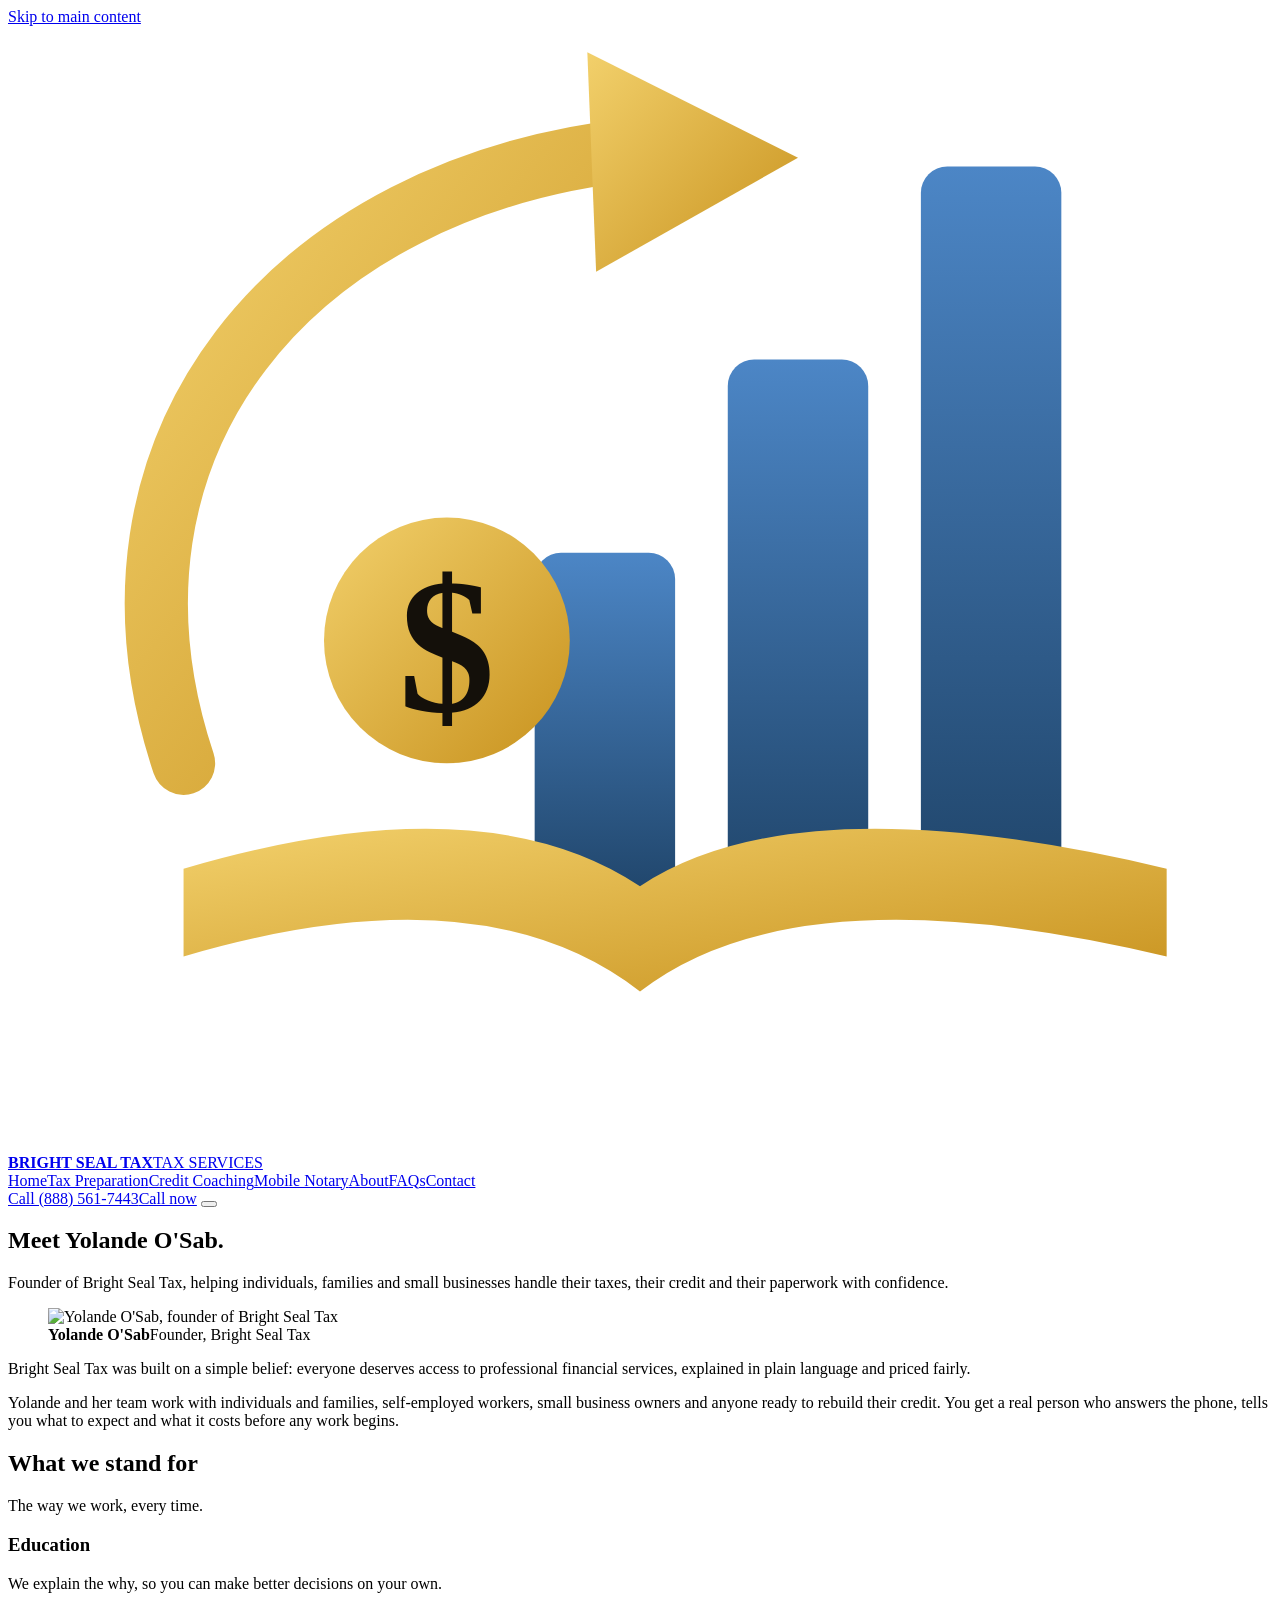
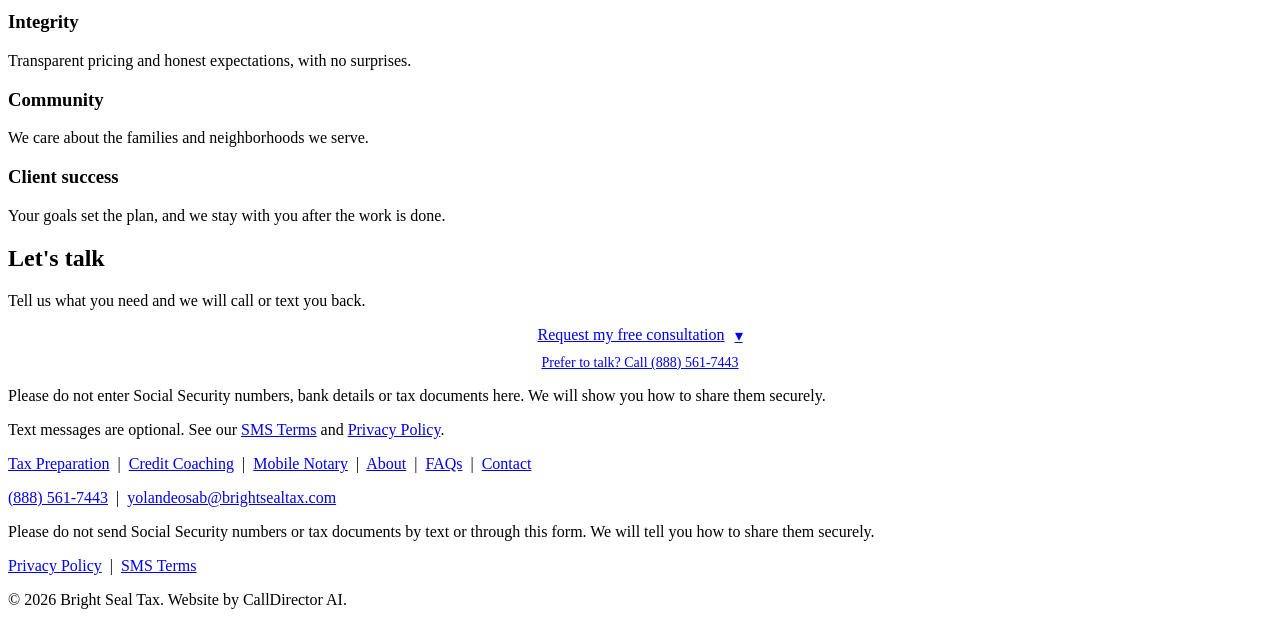
==== about/index.html @ 64f146bb "Use (888) 561-7443 as the site phone number Co-Authored-By: Claude Sonnet 5.5 <noreply@anthropic.com" ====
<!DOCTYPE html>
<html lang="en">
<head>
<meta charset="utf-8">
<base href="/bst-home/">
<meta name="viewport" content="width=device-width,initial-scale=1">
<title>About Yolande O'Sab | Bright Seal Tax</title>
<meta name="description" content="Meet Yolande O'Sab, founder of Bright Seal Tax. Professional tax, credit and notary services built on education, integrity and community.">
<link rel="canonical" href="https://calldirectorai.github.io/bst-home/about/">
<meta name="theme-color" content="#0A0C10">
<meta property="og:site_name" content="Bright Seal Tax">
<meta property="og:title" content="About Yolande O'Sab | Bright Seal Tax">
<meta property="og:description" content="Meet Yolande O'Sab, founder of Bright Seal Tax. Professional tax, credit and notary services built on education, integrity and community.">
<meta property="og:type" content="website">
<meta property="og:url" content="https://calldirectorai.github.io/bst-home/about/">
<meta property="og:image" content="https://calldirectorai.github.io/bst-home/images/og-bright-seal-tax.jpg">
<meta property="og:image:width" content="1200">
<meta property="og:image:height" content="630">
<meta name="twitter:card" content="summary_large_image">
<meta name="twitter:title" content="About Yolande O'Sab | Bright Seal Tax">
<meta name="twitter:description" content="Meet Yolande O'Sab, founder of Bright Seal Tax. Professional tax, credit and notary services built on education, integrity and community.">
<meta name="twitter:image" content="https://calldirectorai.github.io/bst-home/images/og-bright-seal-tax.jpg">
<script>document.documentElement.className+=' js'</script>
<link rel="stylesheet" href="styles.css">
</head>
<body>
<a class="skip" href="#main">Skip to main content</a>
<header><div class="wrap top">
<a class="brand" href="/bst-home/" aria-label="Bright Seal Tax">
<svg xmlns="http://www.w3.org/2000/svg" viewBox="0 0 72 64" aria-hidden="true"><defs><linearGradient id="n" x1="0" y1="0" x2="0" y2="1"><stop offset="0" stop-color="#4C86C6"/><stop offset="1" stop-color="#1F4469"/></linearGradient><linearGradient id="g" x1="0" y1="0" x2="1" y2="1"><stop offset="0" stop-color="#F2D06B"/><stop offset="1" stop-color="#C8921E"/></linearGradient></defs><rect x="30" y="30" width="8" height="20" rx="1.5" fill="url(#n)"/><rect x="41" y="19" width="8" height="31" rx="1.5" fill="url(#n)"/><rect x="52" y="8" width="8" height="42" rx="1.5" fill="url(#n)"/><path d="M10 48 Q27 43 36 49 Q45 43 66 48 L66 53 Q45 48 36 55 Q27 48 10 53 Z" fill="url(#g)"/><path d="M10 42 C4 24 16 9 36 7" fill="none" stroke="url(#g)" stroke-width="3.6" stroke-linecap="round"/><path d="M33 1.5 L45 7.5 L33.5 14 Z" fill="url(#g)"/><circle cx="25" cy="35" r="7" fill="url(#g)"/><text x="25" y="39" text-anchor="middle" font-family="Georgia,serif" font-weight="700" font-size="11" fill="#14100A">$</text></svg>
<div><b>BRIGHT SEAL TAX</b><span>TAX SERVICES</span></div></a>
<nav class="nav" id="site-nav" aria-label="Main"><a href="/bst-home/">Home</a><a href="/bst-home/tax-preparation/">Tax Preparation</a><a href="/bst-home/credit-coaching/">Credit Coaching</a><a href="/bst-home/mobile-notary/">Mobile Notary</a><a class="on" href="/bst-home/about/">About</a><a href="/bst-home/faqs/">FAQs</a><a href="/bst-home/contact/">Contact</a></nav>
<a class="btn btn-gold hdr-call" href="tel:+18885617443" aria-label="Call (888) 561-7443"><span class="c-long">Call (888) 561-7443</span><span class="c-short">Call now</span></a>
<button class="nav-toggle" type="button" aria-expanded="false" aria-controls="site-nav" aria-label="Open menu"><span class="bars" aria-hidden="true"></span></button>
</div></header>

<main id="main">
<section class="hero hero-s"><div class="wrap">
<h1>Meet <span>Yolande O'Sab.</span></h1>
<p class="lede">Founder of Bright Seal Tax, helping individuals, families and small businesses handle their taxes, their credit and their paperwork with confidence.</p>
</div></section>

<section class="sec"><div class="wrap about-grid">
<figure class="portrait"><img src="images/yolande-osab.jpg" alt="Yolande O'Sab, founder of Bright Seal Tax" width="396" height="489" loading="lazy"><figcaption><b>Yolande O'Sab</b><span>Founder, Bright Seal Tax</span></figcaption></figure>
<div class="story">
<p>Bright Seal Tax was built on a simple belief: everyone deserves access to professional financial services, explained in plain language and priced fairly.</p>
<p>Yolande and her team work with individuals and families, self-employed workers, small business owners and anyone ready to rebuild their credit. You get a real person who answers the phone, tells you what to expect and what it costs before any work begins.</p>
</div>
</div></section>

<section class="sec"><div class="wrap">
<h2>What we stand for</h2>
<p class="sub">The way we work, every time.</p>
<div class="grid g4">
<div class="card"><h3>Education</h3><p>We explain the why, so you can make better decisions on your own.</p></div>
<div class="card"><h3>Integrity</h3><p>Transparent pricing and honest expectations, with no surprises.</p></div>
<div class="card"><h3>Community</h3><p>We care about the families and neighborhoods we serve.</p></div>
<div class="card"><h3>Client success</h3><p>Your goals set the plan, and we stay with you after the work is done.</p></div>
</div>
</div></section>

<section class="sec" id="start"><div class="wrap">
<h2>Let's talk</h2>
<p class="sub">Tell us what you need and we will call or text you back.</p>
<div class="formbox">
<a class="btn btn-gold" href="#" id="openForm" aria-expanded="false" aria-controls="formPanel" style="display:flex;align-items:center;justify-content:center;gap:10px;width:100%">
<span id="openFormLabel">Request my free consultation</span>
<span id="chev" aria-hidden="true" style="display:inline-block;transition:transform .2s ease">▾</span>
</a>
<div id="formPanel" style="display:none;margin-top:14px"></div>
<p style="margin-top:10px;text-align:center;color:var(--mute);font-size:14px"><a href="tel:+18885617443">Prefer to talk? Call (888) 561-7443</a></p>
<p class="privacy">Please do not enter Social Security numbers, bank details or tax documents here. We will show you how to share them securely.</p>
<p class="privacy">Text messages are optional. See our <a href="/bst-home/sms-terms/">SMS Terms</a> and <a href="/bst-home/privacy/">Privacy Policy</a>.</p>
</div>
</div></section>
</main>
<script>
(function(){
  const start = document.getElementById('start');
  const btn = document.getElementById('openForm');
  const label = document.getElementById('openFormLabel');
  const panel = document.getElementById('formPanel');
  const chev = document.getElementById('chev');
  let loaded = false;
  let thanksTimer = null;
  let thanksResetTimer = null;
  let human = false;
  let pageLoadTime = Date.now();
  let openTimer = null;
  let pendingScroll = false;
  const isBot = navigator.webdriver === true;

  function showThanks(){
    let thanks = document.getElementById('formThanks');
    if (!thanks) {
      thanks = document.createElement('p');
      thanks.id = 'formThanks';
      thanks.setAttribute('role', 'status');
      thanks.style.marginTop = '10px';
      thanks.style.textAlign = 'center';
      thanks.style.color = 'var(--gold)';
      thanks.style.fontSize = '15px';
      thanks.textContent = 'Thank you. We received your request and will call or text you shortly.';
      btn.insertAdjacentElement('afterend', thanks);
    } else {
      thanks.style.display = 'block';
    }
  }

  function hideThanks(){
    const thanks = document.getElementById('formThanks');
    if (thanks) thanks.style.display = 'none';
  }

  function loadForm(){
    if (loaded || isBot) return;
    loaded = true;
    const s = document.createElement('script');
    s.src = 'https://app.calldirector.ai/forms-embed.js';
    s.async = true;
    s.setAttribute('data-form','alcrtsck');
    s.setAttribute('data-theme','dark');
    s.setAttribute('data-accent','#D4A62A');
    s.setAttribute('data-bg','#0A0C10');
    s.setAttribute('data-surface','#111721');
    s.setAttribute('data-field','#1A2332');
    s.setAttribute('data-text','#E8ECF2');
    s.setAttribute('data-gradient','0');
    panel.appendChild(s);
  }

  function setOneMoment(ms){
    clearTimeout(openTimer);
    label.textContent = 'One moment...';
    openTimer = setTimeout(function(){
      openTimer = null;
      label.textContent = 'Hide the form';
      loadForm();
      if (pendingScroll) start.scrollIntoView({behavior:'smooth', block:'start'});
      pendingScroll = false;
    }, ms);
  }

  function openPanel(scroll){
    panel.style.display = 'block';
    btn.setAttribute('aria-expanded','true');
    chev.style.transform = 'rotate(180deg)';

    if (isBot) {
      label.textContent = 'Please call (888) 561-7443';
      panel.style.display = 'none';
      btn.setAttribute('aria-expanded','false');
      chev.style.transform = 'rotate(0deg)';
      return;
    }

    const elapsed = Date.now() - pageLoadTime;
    const wait = Math.max(0, 3000 - elapsed);

    if (!human) {
      label.textContent = 'Please call (888) 561-7443';
      panel.style.display = 'none';
      btn.setAttribute('aria-expanded','false');
      chev.style.transform = 'rotate(0deg)';
      return;
    }

    if (wait > 0) {
      pendingScroll = pendingScroll || !!scroll;
      setOneMoment(wait);
      return;
    }

    clearTimeout(openTimer);
    label.textContent = 'Hide the form';
    loadForm();
    if (scroll) start.scrollIntoView({behavior:'smooth', block:'start'});
  }

  function closePanel(){
    panel.style.display = 'none';
    btn.setAttribute('aria-expanded','false');
    label.textContent = 'Request my free consultation';
    chev.style.transform = 'rotate(0deg)';
    clearTimeout(openTimer);
    pendingScroll = false;
  }

  function markHuman(e){
    if (e && e.isTrusted) human = true;
  }

  document.addEventListener('pointerdown', markHuman, {capture:true});
  document.addEventListener('touchstart', markHuman, {capture:true});
  document.addEventListener('keydown', markHuman, {capture:true});

  btn.addEventListener('click', function(e){
    e.preventDefault();
    if (btn.getAttribute('aria-expanded') === 'true') closePanel();
    else openPanel(true);
  });

  document.querySelectorAll('a[href="#start"]').forEach(function(link){
    link.addEventListener('click', function(e){
      e.preventDefault();
      openPanel(true);
    });
  });

  window.addEventListener('paymegpt-form:submitted', function(){
    clearTimeout(thanksTimer);
    clearTimeout(thanksResetTimer);
    thanksTimer = setTimeout(function(){
      closePanel();
      panel.innerHTML = '';
      loaded = false;
      label.textContent = 'Request received. Thank you!';
      showThanks();
      start.scrollIntoView({behavior:'smooth', block:'start'});
      thanksResetTimer = setTimeout(function(){
        label.textContent = 'Request my free consultation';
        hideThanks();
      }, 12000);
    }, 3500);
  });

  if (location.hash === '#start') {
    window.requestAnimationFrame(function(){ start.scrollIntoView({behavior:'auto', block:'start'}); });
  }
})();
</script>

<footer><div class="wrap">
<p><a href="/bst-home/tax-preparation/">Tax Preparation</a> &nbsp;|&nbsp; <a href="/bst-home/credit-coaching/">Credit Coaching</a> &nbsp;|&nbsp; <a href="/bst-home/mobile-notary/">Mobile Notary</a> &nbsp;|&nbsp; <a href="/bst-home/about/">About</a> &nbsp;|&nbsp; <a href="/bst-home/faqs/">FAQs</a> &nbsp;|&nbsp; <a href="/bst-home/contact/">Contact</a></p>
<p><a href="tel:+18885617443">(888) 561-7443</a> &nbsp;|&nbsp; <a href="mailto:yolandeosab@brightsealtax.com">yolandeosab@brightsealtax.com</a></p>
<p>Please do not send Social Security numbers or tax documents by text or through this form. We will tell you how to share them securely.</p>
<p><a href="/bst-home/privacy/">Privacy Policy</a> &nbsp;|&nbsp; <a href="/bst-home/sms-terms/">SMS Terms</a></p>
<p>&copy; 2026 Bright Seal Tax. Website by CallDirector AI.</p>
</div></footer>
<script src="nav.js" defer></script>
</body>
</html>
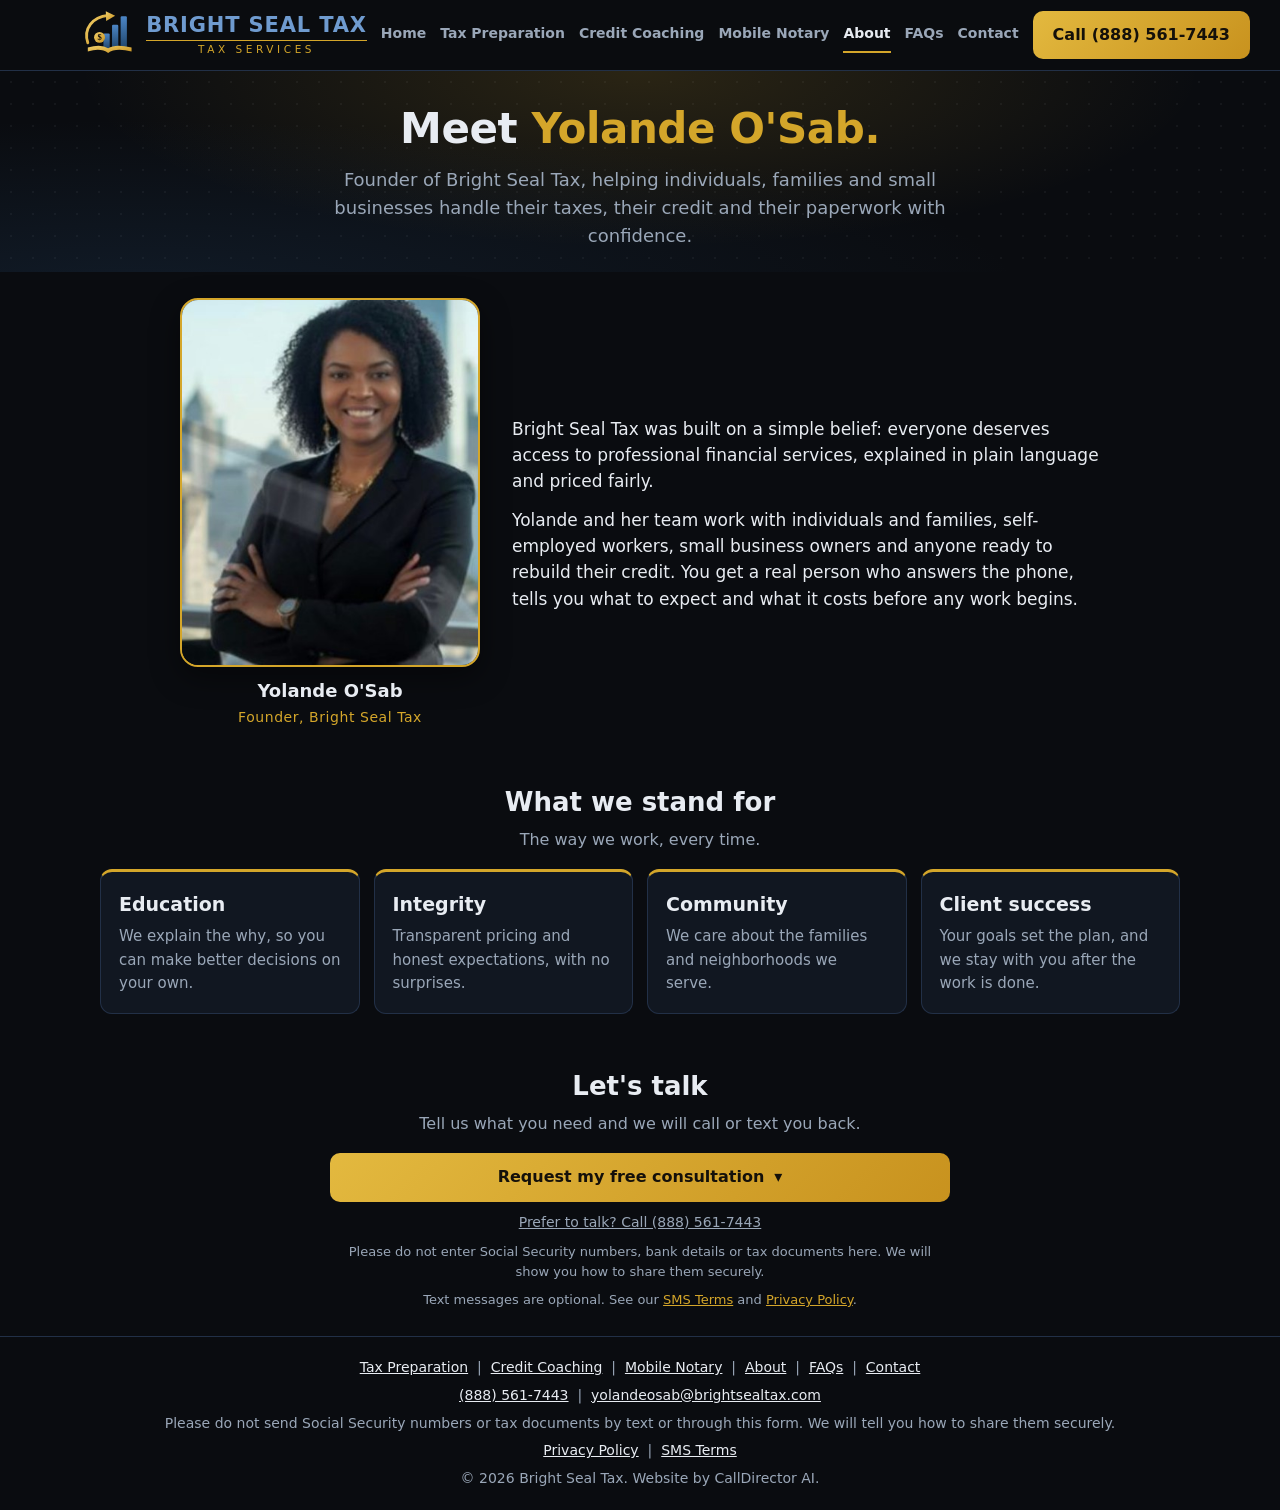
==== commit effca45c: "Cut over to brightsealtax.com: CNAME, root paths, canonical/OG/sitemap Co-Authored-By: Claude Sonnet" ====
--- a/about/index.html
+++ b/about/index.html
@@ -2,34 +2,34 @@
 <html lang="en">
 <head>
 <meta charset="utf-8">
-<base href="/bst-home/">
+<base href="/">
 <meta name="viewport" content="width=device-width,initial-scale=1">
 <title>About Yolande O'Sab | Bright Seal Tax</title>
 <meta name="description" content="Meet Yolande O'Sab, founder of Bright Seal Tax. Professional tax, credit and notary services built on education, integrity and community.">
-<link rel="canonical" href="https://calldirectorai.github.io/bst-home/about/">
+<link rel="canonical" href="https://brightsealtax.com/about/">
 <meta name="theme-color" content="#0A0C10">
 <meta property="og:site_name" content="Bright Seal Tax">
 <meta property="og:title" content="About Yolande O'Sab | Bright Seal Tax">
 <meta property="og:description" content="Meet Yolande O'Sab, founder of Bright Seal Tax. Professional tax, credit and notary services built on education, integrity and community.">
 <meta property="og:type" content="website">
-<meta property="og:url" content="https://calldirectorai.github.io/bst-home/about/">
-<meta property="og:image" content="https://calldirectorai.github.io/bst-home/images/og-bright-seal-tax.jpg">
+<meta property="og:url" content="https://brightsealtax.com/about/">
+<meta property="og:image" content="https://brightsealtax.com/images/og-bright-seal-tax.jpg">
 <meta property="og:image:width" content="1200">
 <meta property="og:image:height" content="630">
 <meta name="twitter:card" content="summary_large_image">
 <meta name="twitter:title" content="About Yolande O'Sab | Bright Seal Tax">
 <meta name="twitter:description" content="Meet Yolande O'Sab, founder of Bright Seal Tax. Professional tax, credit and notary services built on education, integrity and community.">
-<meta name="twitter:image" content="https://calldirectorai.github.io/bst-home/images/og-bright-seal-tax.jpg">
+<meta name="twitter:image" content="https://brightsealtax.com/images/og-bright-seal-tax.jpg">
 <script>document.documentElement.className+=' js'</script>
 <link rel="stylesheet" href="styles.css">
 </head>
 <body>
 <a class="skip" href="#main">Skip to main content</a>
 <header><div class="wrap top">
-<a class="brand" href="/bst-home/" aria-label="Bright Seal Tax">
+<a class="brand" href="/" aria-label="Bright Seal Tax">
 <svg xmlns="http://www.w3.org/2000/svg" viewBox="0 0 72 64" aria-hidden="true"><defs><linearGradient id="n" x1="0" y1="0" x2="0" y2="1"><stop offset="0" stop-color="#4C86C6"/><stop offset="1" stop-color="#1F4469"/></linearGradient><linearGradient id="g" x1="0" y1="0" x2="1" y2="1"><stop offset="0" stop-color="#F2D06B"/><stop offset="1" stop-color="#C8921E"/></linearGradient></defs><rect x="30" y="30" width="8" height="20" rx="1.5" fill="url(#n)"/><rect x="41" y="19" width="8" height="31" rx="1.5" fill="url(#n)"/><rect x="52" y="8" width="8" height="42" rx="1.5" fill="url(#n)"/><path d="M10 48 Q27 43 36 49 Q45 43 66 48 L66 53 Q45 48 36 55 Q27 48 10 53 Z" fill="url(#g)"/><path d="M10 42 C4 24 16 9 36 7" fill="none" stroke="url(#g)" stroke-width="3.6" stroke-linecap="round"/><path d="M33 1.5 L45 7.5 L33.5 14 Z" fill="url(#g)"/><circle cx="25" cy="35" r="7" fill="url(#g)"/><text x="25" y="39" text-anchor="middle" font-family="Georgia,serif" font-weight="700" font-size="11" fill="#14100A">$</text></svg>
 <div><b>BRIGHT SEAL TAX</b><span>TAX SERVICES</span></div></a>
-<nav class="nav" id="site-nav" aria-label="Main"><a href="/bst-home/">Home</a><a href="/bst-home/tax-preparation/">Tax Preparation</a><a href="/bst-home/credit-coaching/">Credit Coaching</a><a href="/bst-home/mobile-notary/">Mobile Notary</a><a class="on" href="/bst-home/about/">About</a><a href="/bst-home/faqs/">FAQs</a><a href="/bst-home/contact/">Contact</a></nav>
+<nav class="nav" id="site-nav" aria-label="Main"><a href="/">Home</a><a href="/tax-preparation/">Tax Preparation</a><a href="/credit-coaching/">Credit Coaching</a><a href="/mobile-notary/">Mobile Notary</a><a class="on" href="/about/">About</a><a href="/faqs/">FAQs</a><a href="/contact/">Contact</a></nav>
 <a class="btn btn-gold hdr-call" href="tel:+18885617443" aria-label="Call (888) 561-7443"><span class="c-long">Call (888) 561-7443</span><span class="c-short">Call now</span></a>
 <button class="nav-toggle" type="button" aria-expanded="false" aria-controls="site-nav" aria-label="Open menu"><span class="bars" aria-hidden="true"></span></button>
 </div></header>
@@ -70,7 +70,7 @@
 <div id="formPanel" style="display:none;margin-top:14px"></div>
 <p style="margin-top:10px;text-align:center;color:var(--mute);font-size:14px"><a href="tel:+18885617443">Prefer to talk? Call (888) 561-7443</a></p>
 <p class="privacy">Please do not enter Social Security numbers, bank details or tax documents here. We will show you how to share them securely.</p>
-<p class="privacy">Text messages are optional. See our <a href="/bst-home/sms-terms/">SMS Terms</a> and <a href="/bst-home/privacy/">Privacy Policy</a>.</p>
+<p class="privacy">Text messages are optional. See our <a href="/sms-terms/">SMS Terms</a> and <a href="/privacy/">Privacy Policy</a>.</p>
 </div>
 </div></section>
 </main>
@@ -231,10 +231,10 @@
 </script>
 
 <footer><div class="wrap">
-<p><a href="/bst-home/tax-preparation/">Tax Preparation</a> &nbsp;|&nbsp; <a href="/bst-home/credit-coaching/">Credit Coaching</a> &nbsp;|&nbsp; <a href="/bst-home/mobile-notary/">Mobile Notary</a> &nbsp;|&nbsp; <a href="/bst-home/about/">About</a> &nbsp;|&nbsp; <a href="/bst-home/faqs/">FAQs</a> &nbsp;|&nbsp; <a href="/bst-home/contact/">Contact</a></p>
+<p><a href="/tax-preparation/">Tax Preparation</a> &nbsp;|&nbsp; <a href="/credit-coaching/">Credit Coaching</a> &nbsp;|&nbsp; <a href="/mobile-notary/">Mobile Notary</a> &nbsp;|&nbsp; <a href="/about/">About</a> &nbsp;|&nbsp; <a href="/faqs/">FAQs</a> &nbsp;|&nbsp; <a href="/contact/">Contact</a></p>
 <p><a href="tel:+18885617443">(888) 561-7443</a> &nbsp;|&nbsp; <a href="mailto:yolandeosab@brightsealtax.com">yolandeosab@brightsealtax.com</a></p>
 <p>Please do not send Social Security numbers or tax documents by text or through this form. We will tell you how to share them securely.</p>
-<p><a href="/bst-home/privacy/">Privacy Policy</a> &nbsp;|&nbsp; <a href="/bst-home/sms-terms/">SMS Terms</a></p>
+<p><a href="/privacy/">Privacy Policy</a> &nbsp;|&nbsp; <a href="/sms-terms/">SMS Terms</a></p>
 <p>&copy; 2026 Bright Seal Tax. Website by CallDirector AI.</p>
 </div></footer>
 <script src="nav.js" defer></script>
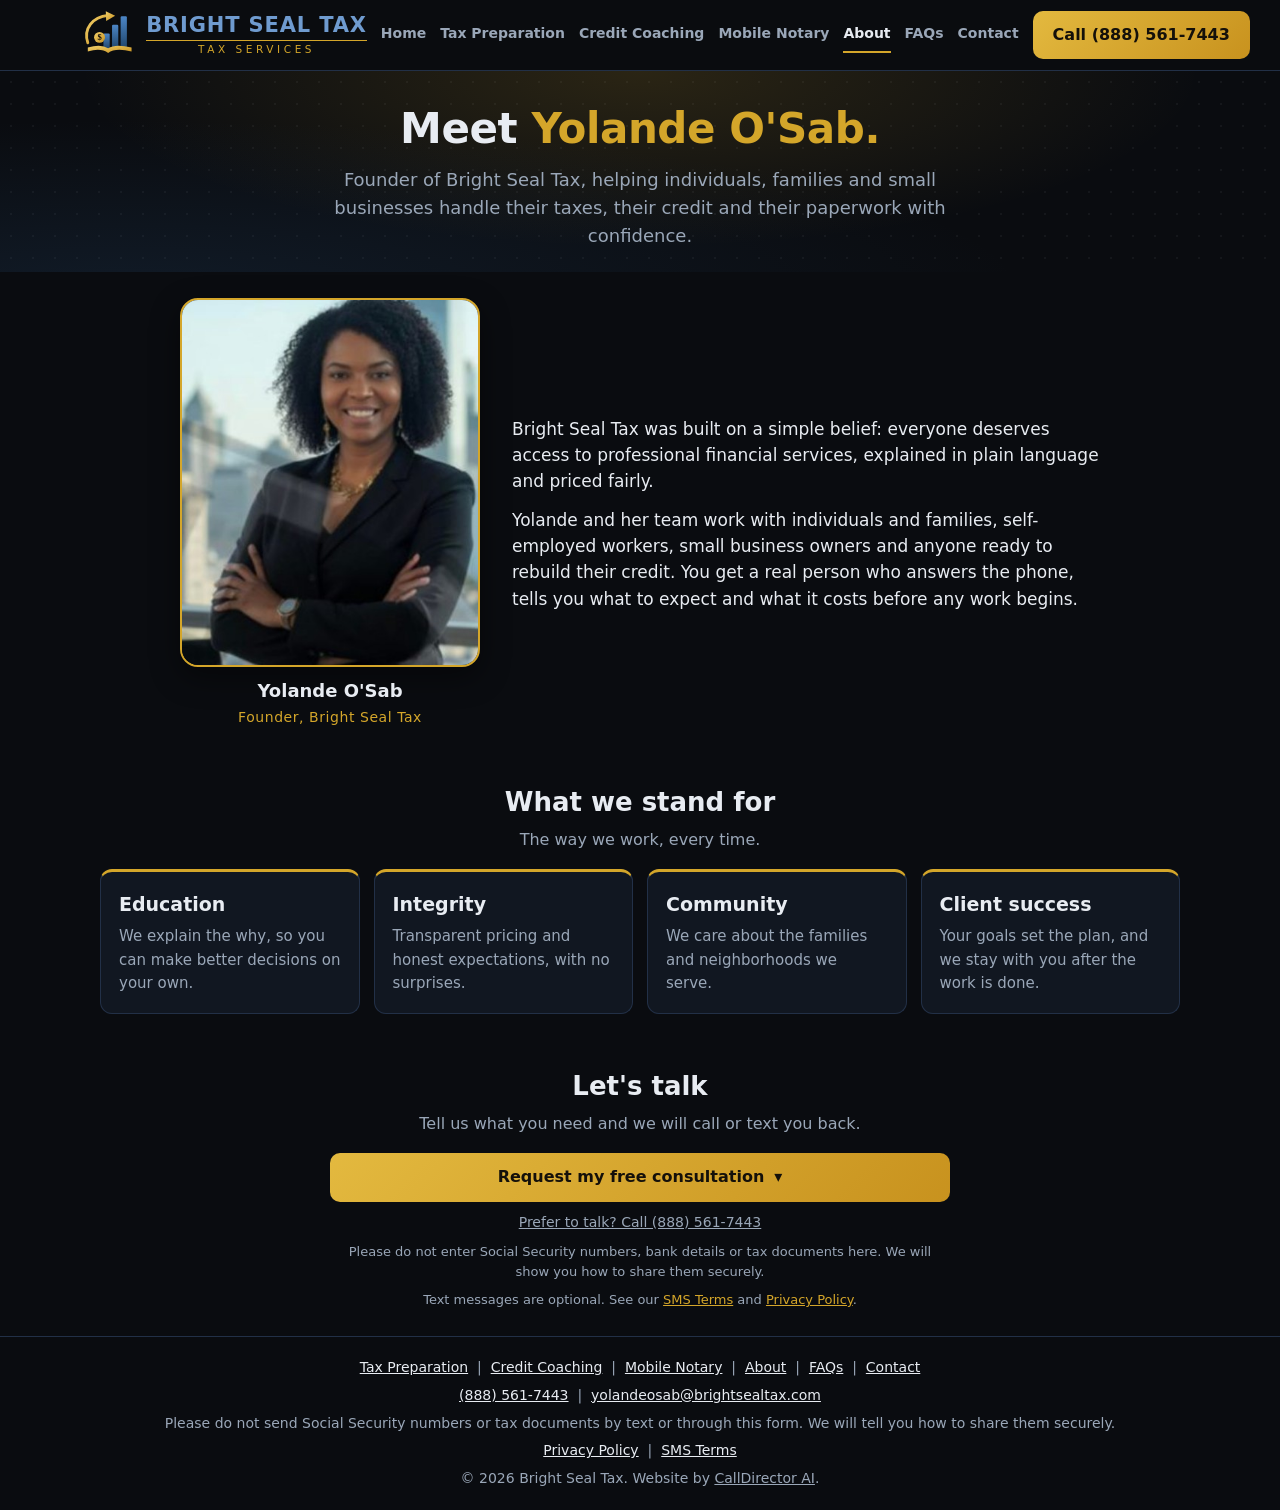
==== commit a9ebdf6d: "Link CallDirector AI credit in footer Co-Authored-By: Claude Sonnet 5.5 <noreply@anthropic.com> Clau" ====
--- a/about/index.html
+++ b/about/index.html
@@ -7,7 +7,6 @@
 <title>About Yolande O'Sab | Bright Seal Tax</title>
 <meta name="description" content="Meet Yolande O'Sab, founder of Bright Seal Tax. Professional tax, credit and notary services built on education, integrity and community.">
 <link rel="canonical" href="https://brightsealtax.com/about/">
-<meta name="theme-color" content="#0A0C10">
 <meta property="og:site_name" content="Bright Seal Tax">
 <meta property="og:title" content="About Yolande O'Sab | Bright Seal Tax">
 <meta property="og:description" content="Meet Yolande O'Sab, founder of Bright Seal Tax. Professional tax, credit and notary services built on education, integrity and community.">
@@ -22,6 +21,11 @@
 <meta name="twitter:image" content="https://brightsealtax.com/images/og-bright-seal-tax.jpg">
 <script>document.documentElement.className+=' js'</script>
 <link rel="stylesheet" href="styles.css">
+<link rel="icon" href="/favicon.ico" sizes="any">
+<link rel="icon" type="image/svg+xml" href="/favicon.svg">
+<link rel="icon" type="image/png" sizes="32x32" href="/favicon-32.png">
+<link rel="apple-touch-icon" href="/apple-touch-icon.png">
+<meta name="theme-color" content="#0A0C10">
 </head>
 <body>
 <a class="skip" href="#main">Skip to main content</a>
@@ -235,7 +239,7 @@
 <p><a href="tel:+18885617443">(888) 561-7443</a> &nbsp;|&nbsp; <a href="mailto:yolandeosab@brightsealtax.com">yolandeosab@brightsealtax.com</a></p>
 <p>Please do not send Social Security numbers or tax documents by text or through this form. We will tell you how to share them securely.</p>
 <p><a href="/privacy/">Privacy Policy</a> &nbsp;|&nbsp; <a href="/sms-terms/">SMS Terms</a></p>
-<p>&copy; 2026 Bright Seal Tax. Website by CallDirector AI.</p>
+<p>&copy; 2026 Bright Seal Tax. Website by <a href="https://calldirector.ai/?utm_source=brightsealtax&amp;utm_medium=footer&amp;utm_campaign=website-by" target="_blank" rel="noopener" style="color:inherit;text-decoration:underline">CallDirector AI</a>.</p>
 </div></footer>
 <script src="nav.js" defer></script>
 </body>
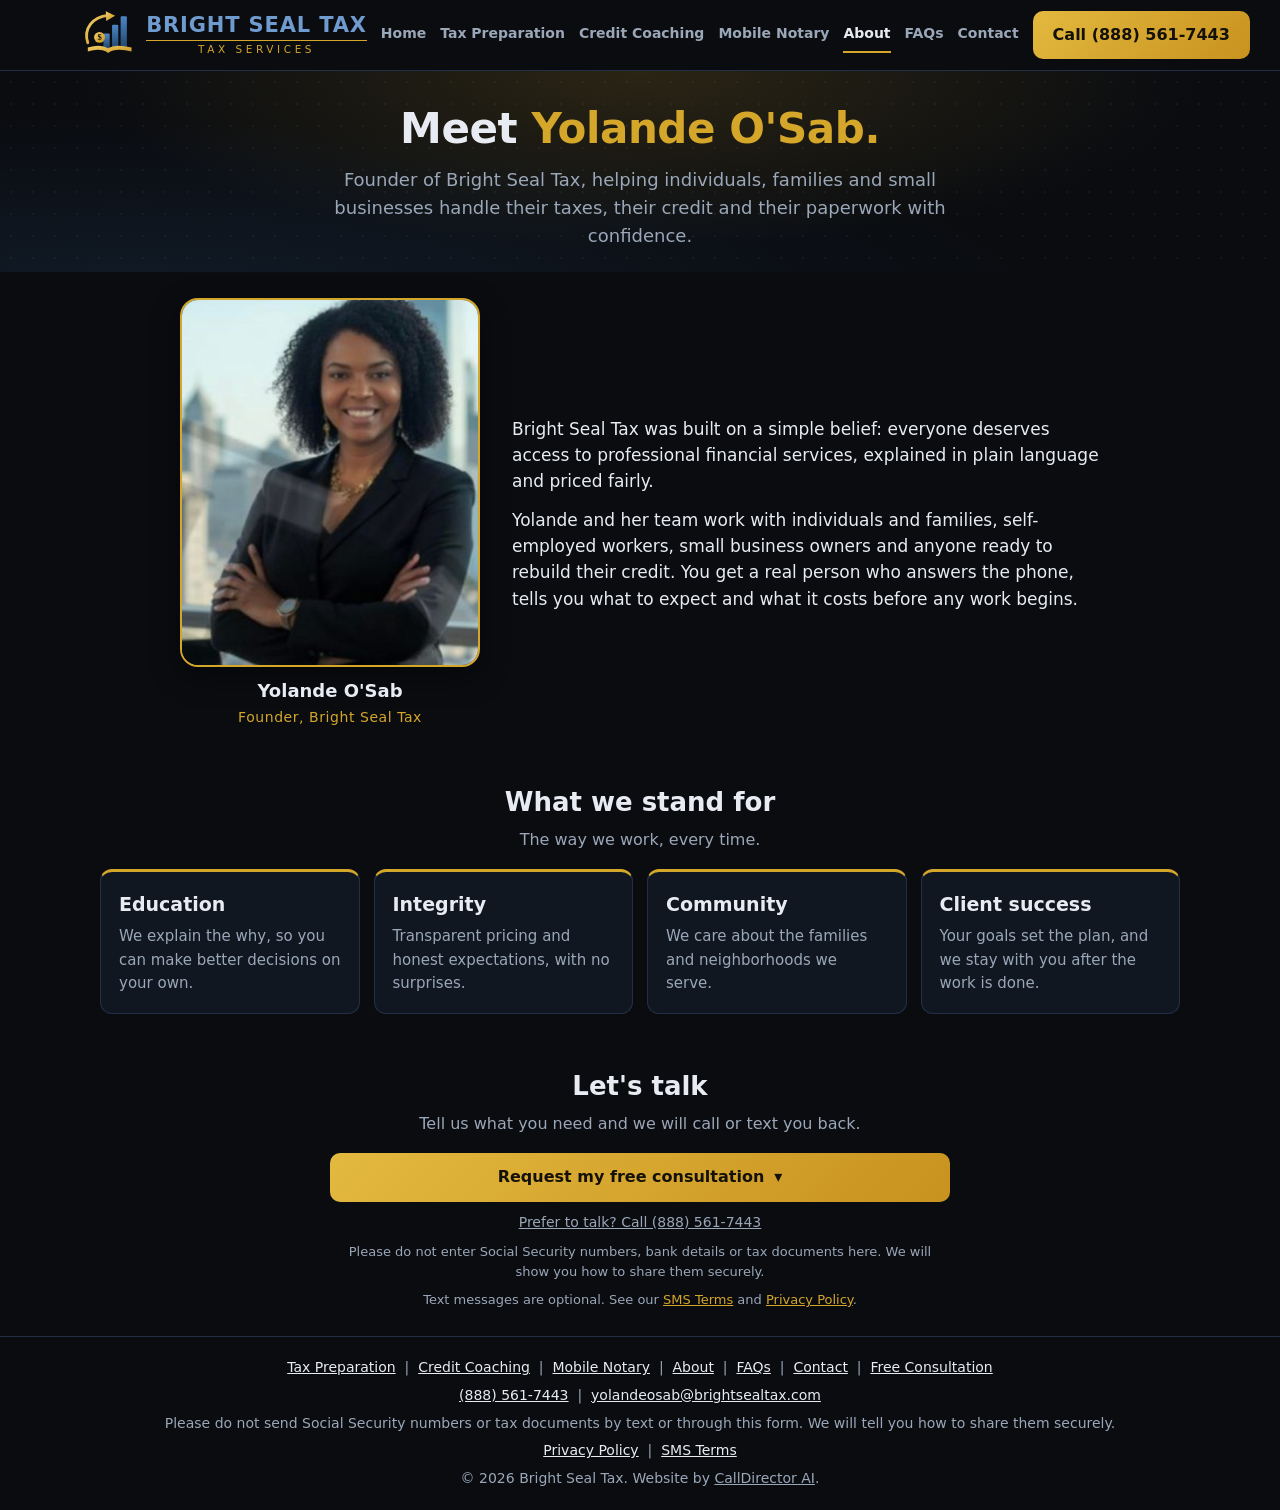
==== commit 8b61195b: "Footer link back to landing page Co-Authored-By: Claude Sonnet 5.5 <noreply@anthropic.com> Claude-Se" ====
--- a/about/index.html
+++ b/about/index.html
@@ -235,7 +235,7 @@
 </script>
 
 <footer><div class="wrap">
-<p><a href="/tax-preparation/">Tax Preparation</a> &nbsp;|&nbsp; <a href="/credit-coaching/">Credit Coaching</a> &nbsp;|&nbsp; <a href="/mobile-notary/">Mobile Notary</a> &nbsp;|&nbsp; <a href="/about/">About</a> &nbsp;|&nbsp; <a href="/faqs/">FAQs</a> &nbsp;|&nbsp; <a href="/contact/">Contact</a></p>
+<p><a href="/tax-preparation/">Tax Preparation</a> &nbsp;|&nbsp; <a href="/credit-coaching/">Credit Coaching</a> &nbsp;|&nbsp; <a href="/mobile-notary/">Mobile Notary</a> &nbsp;|&nbsp; <a href="/about/">About</a> &nbsp;|&nbsp; <a href="/faqs/">FAQs</a> &nbsp;|&nbsp; <a href="/contact/">Contact</a> &nbsp;|&nbsp; <a href="/go/">Free Consultation</a></p>
 <p><a href="tel:+18885617443">(888) 561-7443</a> &nbsp;|&nbsp; <a href="mailto:yolandeosab@brightsealtax.com">yolandeosab@brightsealtax.com</a></p>
 <p>Please do not send Social Security numbers or tax documents by text or through this form. We will tell you how to share them securely.</p>
 <p><a href="/privacy/">Privacy Policy</a> &nbsp;|&nbsp; <a href="/sms-terms/">SMS Terms</a></p>
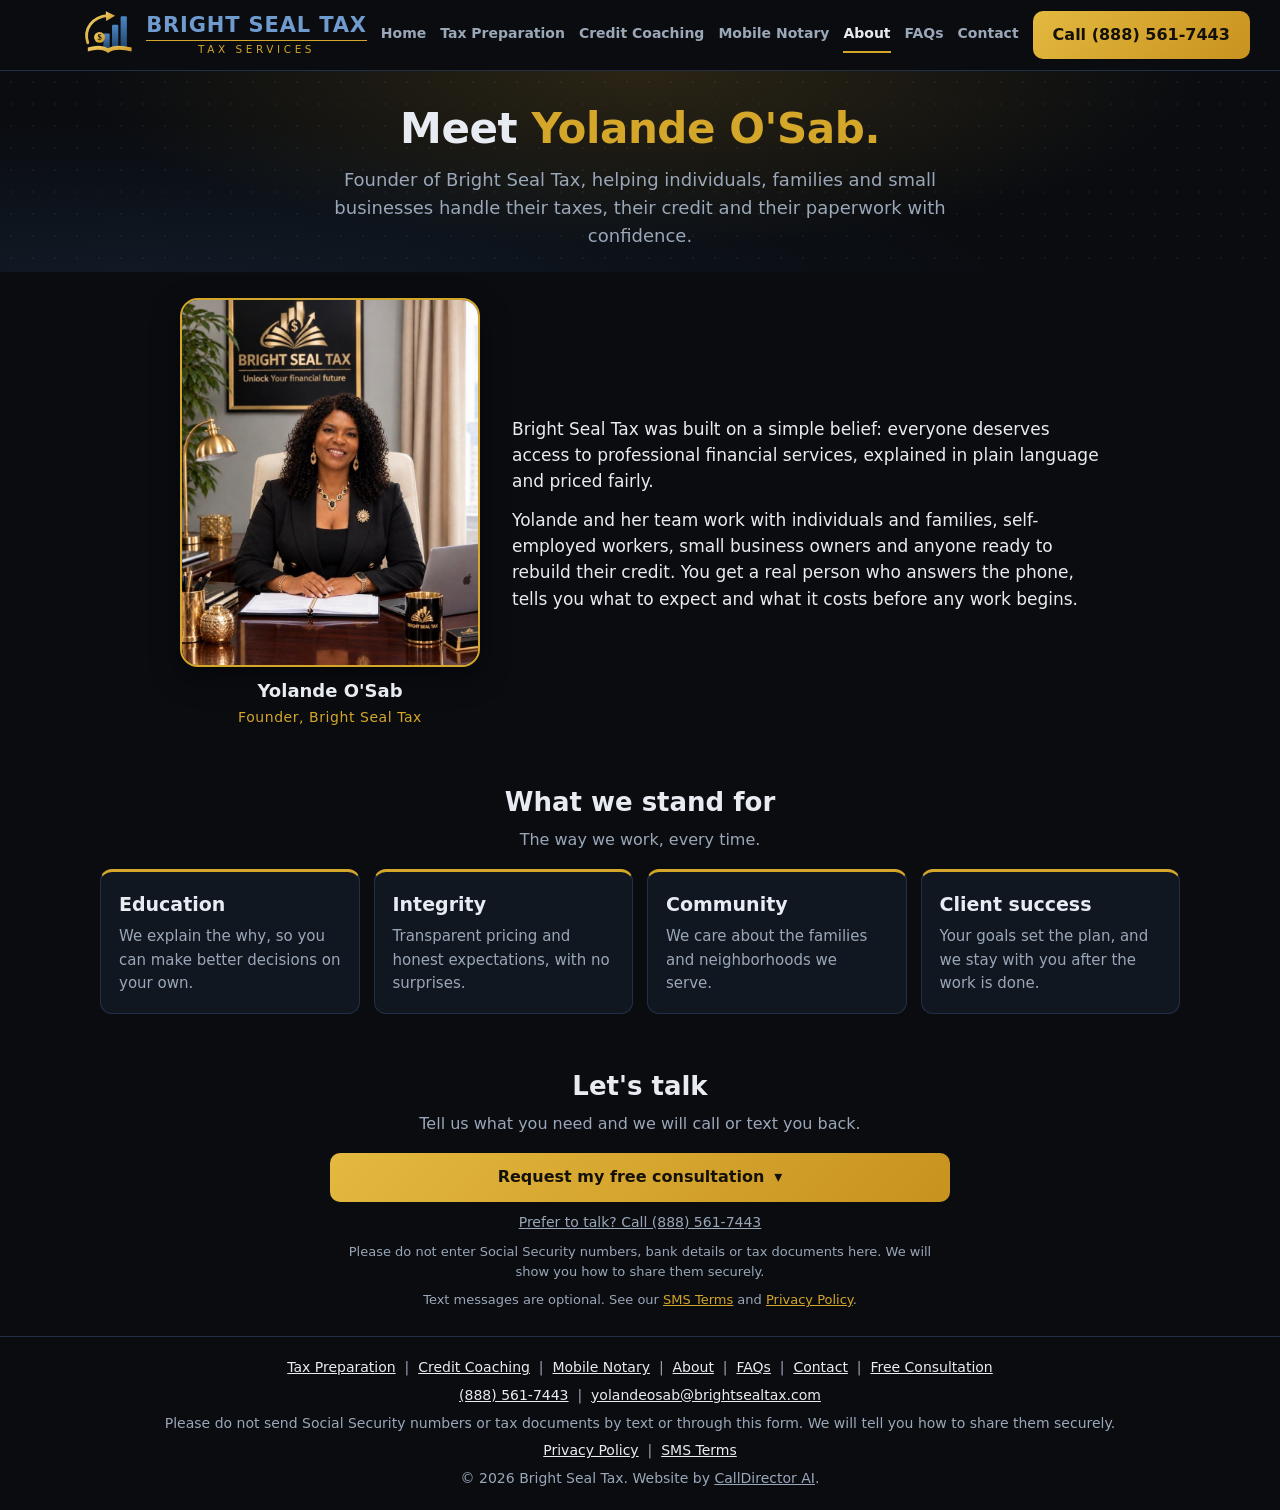
==== commit b07c0f10: "Update Yolande portrait on site and landing page Co-Authored-By: Claude Sonnet 5.5 <noreply@anthropi" ====
--- a/about/index.html
+++ b/about/index.html
@@ -45,7 +45,7 @@
 </div></section>
 
 <section class="sec"><div class="wrap about-grid">
-<figure class="portrait"><img src="images/yolande-osab.jpg" alt="Yolande O'Sab, founder of Bright Seal Tax" width="396" height="489" loading="lazy"><figcaption><b>Yolande O'Sab</b><span>Founder, Bright Seal Tax</span></figcaption></figure>
+<figure class="portrait"><img src="images/yolande-osab.jpg?v=2" alt="Yolande O'Sab, founder of Bright Seal Tax" width="396" height="489" loading="lazy"><figcaption><b>Yolande O'Sab</b><span>Founder, Bright Seal Tax</span></figcaption></figure>
 <div class="story">
 <p>Bright Seal Tax was built on a simple belief: everyone deserves access to professional financial services, explained in plain language and priced fairly.</p>
 <p>Yolande and her team work with individuals and families, self-employed workers, small business owners and anyone ready to rebuild their credit. You get a real person who answers the phone, tells you what to expect and what it costs before any work begins.</p>
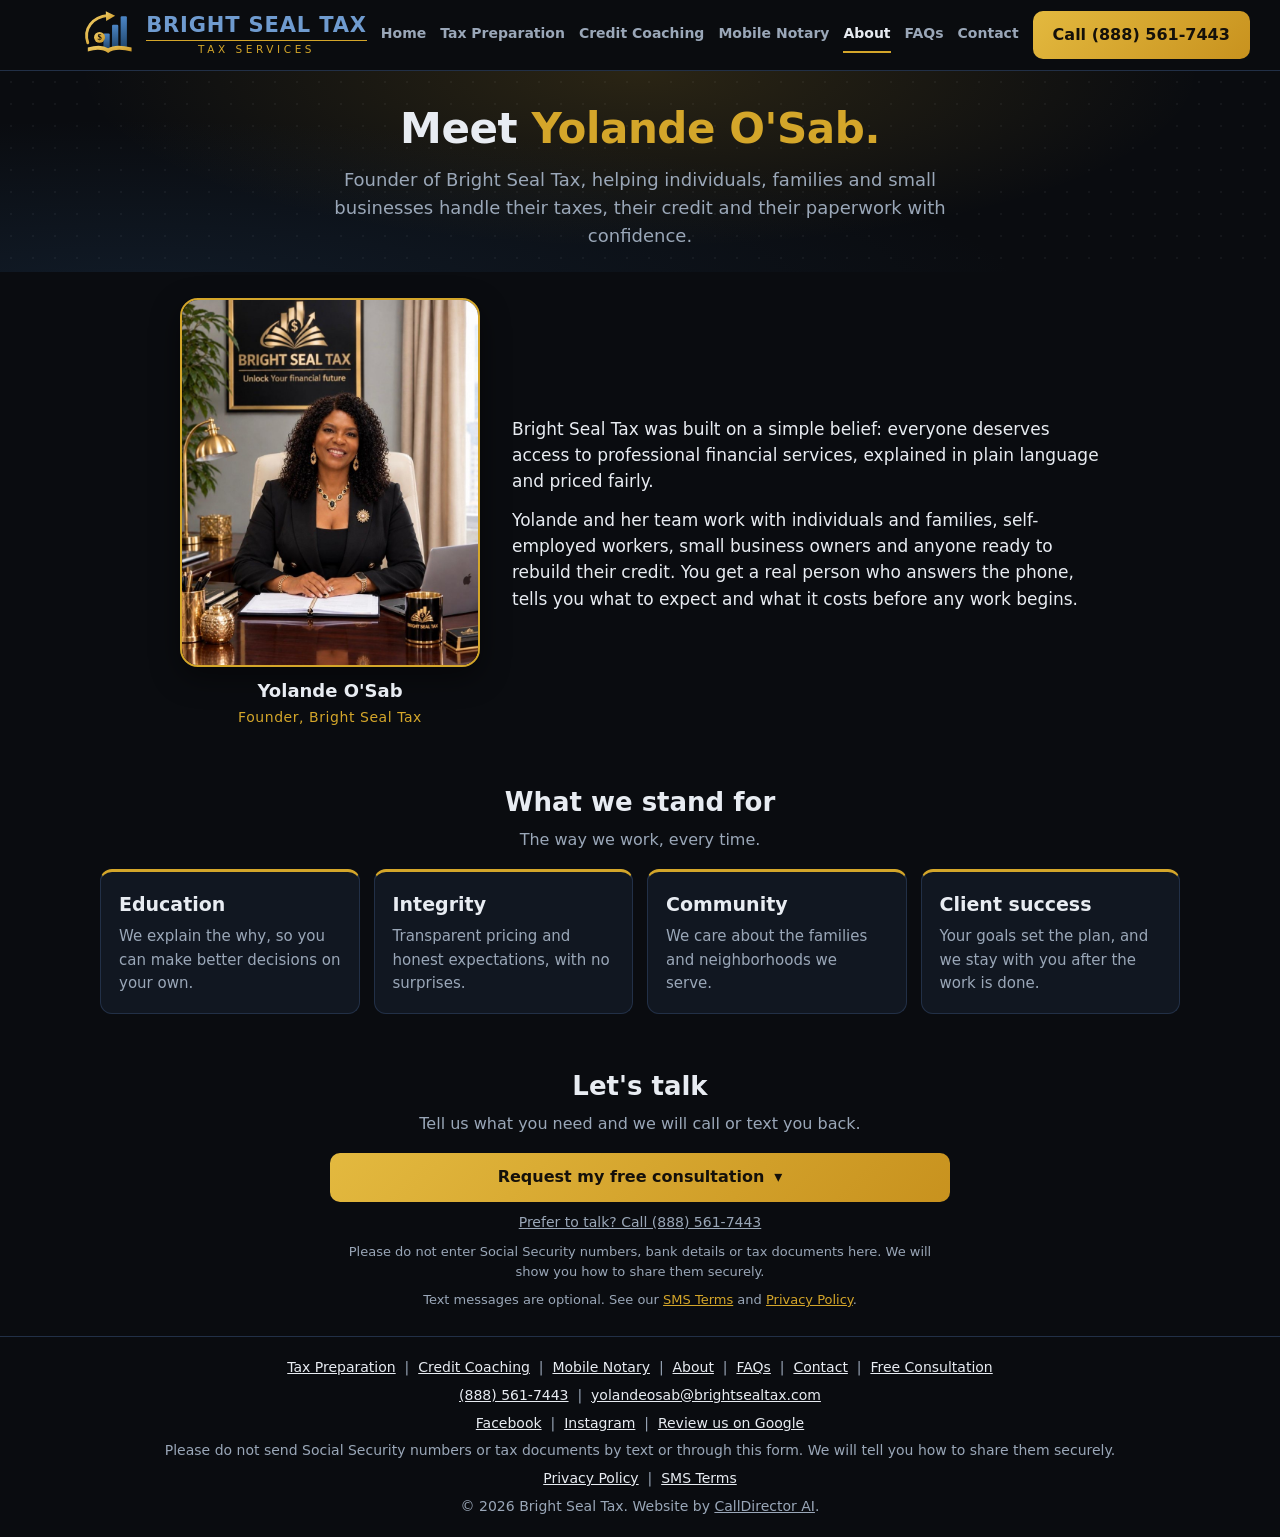
==== commit a362ca21: "Add social and Google review links to site footer Co-Authored-By: Claude Sonnet 5.5 <noreply@anthrop" ====
--- a/about/index.html
+++ b/about/index.html
@@ -237,6 +237,7 @@
 <footer><div class="wrap">
 <p><a href="/tax-preparation/">Tax Preparation</a> &nbsp;|&nbsp; <a href="/credit-coaching/">Credit Coaching</a> &nbsp;|&nbsp; <a href="/mobile-notary/">Mobile Notary</a> &nbsp;|&nbsp; <a href="/about/">About</a> &nbsp;|&nbsp; <a href="/faqs/">FAQs</a> &nbsp;|&nbsp; <a href="/contact/">Contact</a> &nbsp;|&nbsp; <a href="/go/">Free Consultation</a></p>
 <p><a href="tel:+18885617443">(888) 561-7443</a> &nbsp;|&nbsp; <a href="mailto:yolandeosab@brightsealtax.com">yolandeosab@brightsealtax.com</a></p>
+<p><a href="https://www.facebook.com/1002141926315647" target="_blank" rel="noopener">Facebook</a> &nbsp;|&nbsp; <a href="https://www.instagram.com/brightsealtax/" target="_blank" rel="noopener">Instagram</a> &nbsp;|&nbsp; <a href="https://g.page/r/CXfGNTHDjCkvEBM/review" target="_blank" rel="noopener">Review us on Google</a></p>
 <p>Please do not send Social Security numbers or tax documents by text or through this form. We will tell you how to share them securely.</p>
 <p><a href="/privacy/">Privacy Policy</a> &nbsp;|&nbsp; <a href="/sms-terms/">SMS Terms</a></p>
 <p>&copy; 2026 Bright Seal Tax. Website by <a href="https://calldirector.ai/?utm_source=brightsealtax&amp;utm_medium=footer&amp;utm_campaign=website-by" target="_blank" rel="noopener" style="color:inherit;text-decoration:underline">CallDirector AI</a>.</p>
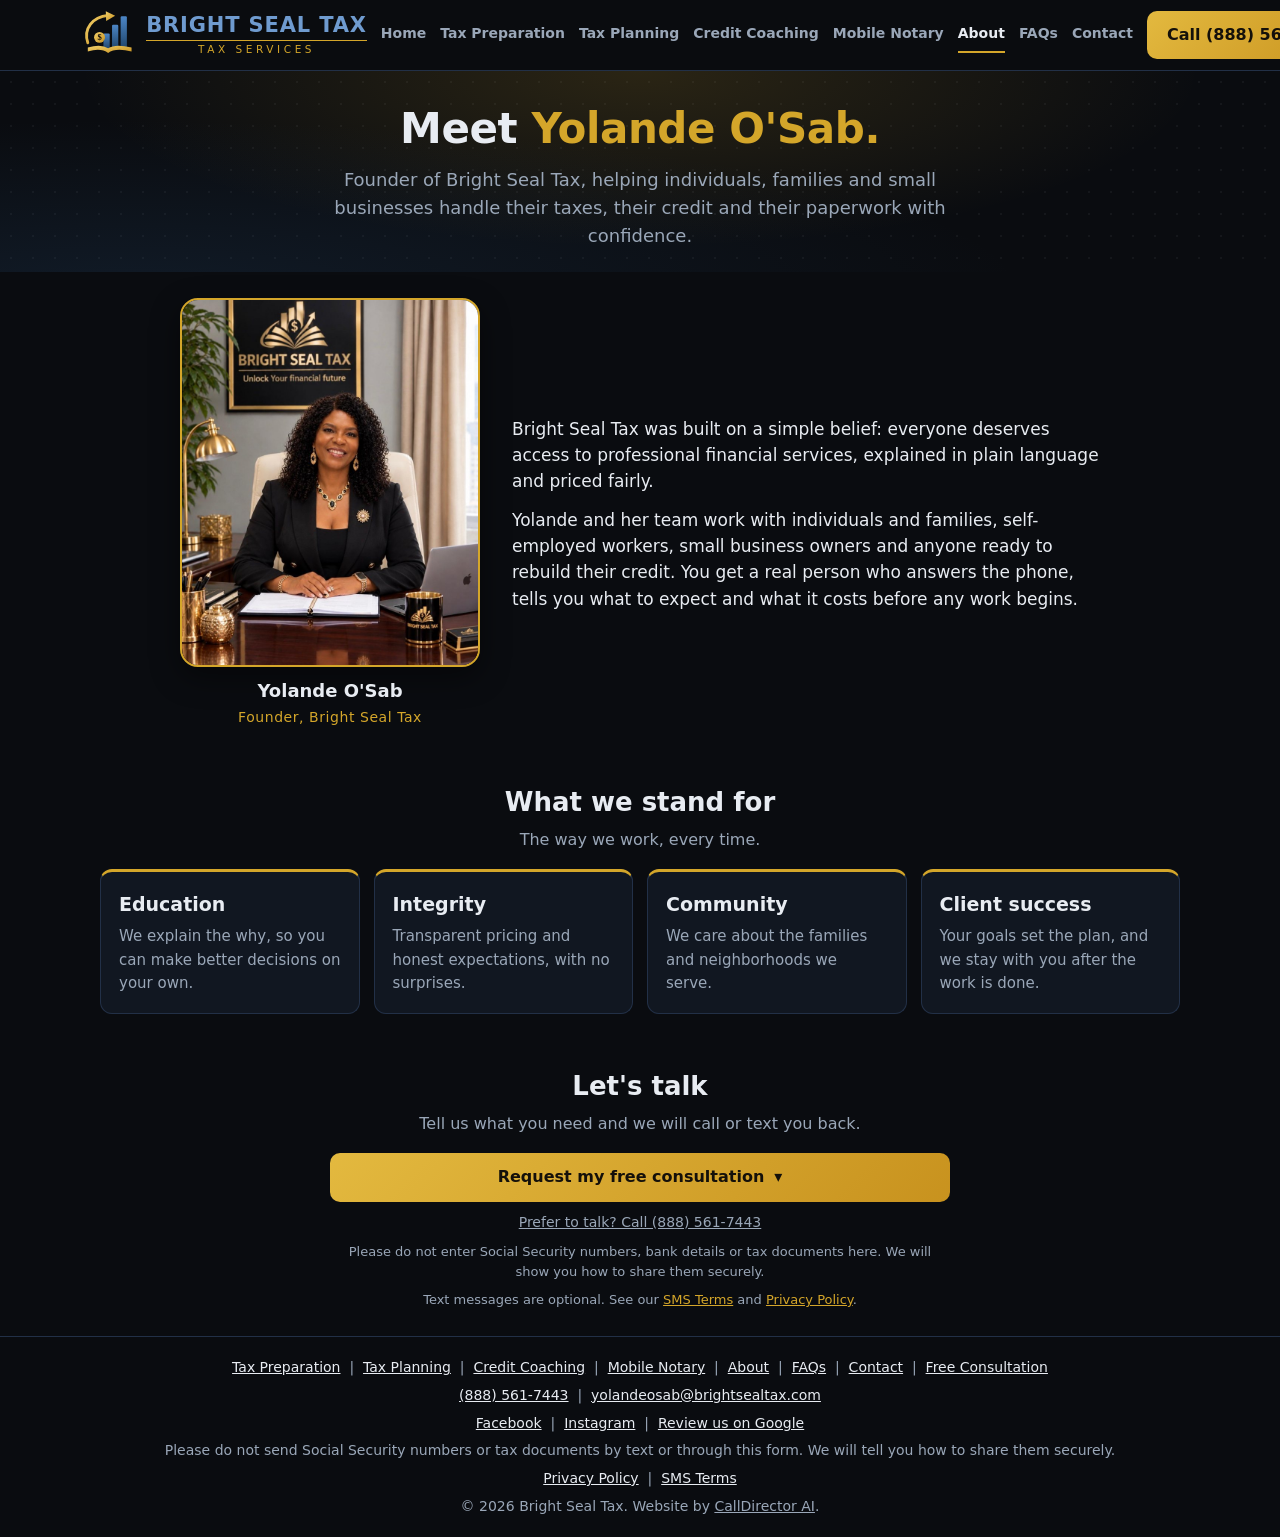
==== commit d19ffd12: "Add Tax Planning page, VIP List section and menu link; restore sitemap, robots and 404 - Rebuild /ta" ====
--- a/about/index.html
+++ b/about/index.html
@@ -33,7 +33,7 @@
 <a class="brand" href="/" aria-label="Bright Seal Tax">
 <svg xmlns="http://www.w3.org/2000/svg" viewBox="0 0 72 64" aria-hidden="true"><defs><linearGradient id="n" x1="0" y1="0" x2="0" y2="1"><stop offset="0" stop-color="#4C86C6"/><stop offset="1" stop-color="#1F4469"/></linearGradient><linearGradient id="g" x1="0" y1="0" x2="1" y2="1"><stop offset="0" stop-color="#F2D06B"/><stop offset="1" stop-color="#C8921E"/></linearGradient></defs><rect x="30" y="30" width="8" height="20" rx="1.5" fill="url(#n)"/><rect x="41" y="19" width="8" height="31" rx="1.5" fill="url(#n)"/><rect x="52" y="8" width="8" height="42" rx="1.5" fill="url(#n)"/><path d="M10 48 Q27 43 36 49 Q45 43 66 48 L66 53 Q45 48 36 55 Q27 48 10 53 Z" fill="url(#g)"/><path d="M10 42 C4 24 16 9 36 7" fill="none" stroke="url(#g)" stroke-width="3.6" stroke-linecap="round"/><path d="M33 1.5 L45 7.5 L33.5 14 Z" fill="url(#g)"/><circle cx="25" cy="35" r="7" fill="url(#g)"/><text x="25" y="39" text-anchor="middle" font-family="Georgia,serif" font-weight="700" font-size="11" fill="#14100A">$</text></svg>
 <div><b>BRIGHT SEAL TAX</b><span>TAX SERVICES</span></div></a>
-<nav class="nav" id="site-nav" aria-label="Main"><a href="/">Home</a><a href="/tax-preparation/">Tax Preparation</a><a href="/credit-coaching/">Credit Coaching</a><a href="/mobile-notary/">Mobile Notary</a><a class="on" href="/about/">About</a><a href="/faqs/">FAQs</a><a href="/contact/">Contact</a></nav>
+<nav class="nav" id="site-nav" aria-label="Main"><a href="/">Home</a><a href="/tax-preparation/">Tax Preparation</a><a href="/tax-planning/">Tax Planning</a><a href="/credit-coaching/">Credit Coaching</a><a href="/mobile-notary/">Mobile Notary</a><a class="on" href="/about/">About</a><a href="/faqs/">FAQs</a><a href="/contact/">Contact</a></nav>
 <a class="btn btn-gold hdr-call" href="tel:+18885617443" aria-label="Call (888) 561-7443"><span class="c-long">Call (888) 561-7443</span><span class="c-short">Call now</span></a>
 <button class="nav-toggle" type="button" aria-expanded="false" aria-controls="site-nav" aria-label="Open menu"><span class="bars" aria-hidden="true"></span></button>
 </div></header>
@@ -235,7 +235,7 @@
 </script>
 
 <footer><div class="wrap">
-<p><a href="/tax-preparation/">Tax Preparation</a> &nbsp;|&nbsp; <a href="/credit-coaching/">Credit Coaching</a> &nbsp;|&nbsp; <a href="/mobile-notary/">Mobile Notary</a> &nbsp;|&nbsp; <a href="/about/">About</a> &nbsp;|&nbsp; <a href="/faqs/">FAQs</a> &nbsp;|&nbsp; <a href="/contact/">Contact</a> &nbsp;|&nbsp; <a href="/go/">Free Consultation</a></p>
+<p><a href="/tax-preparation/">Tax Preparation</a> &nbsp;|&nbsp; <a href="/tax-planning/">Tax Planning</a> &nbsp;|&nbsp; <a href="/credit-coaching/">Credit Coaching</a> &nbsp;|&nbsp; <a href="/mobile-notary/">Mobile Notary</a> &nbsp;|&nbsp; <a href="/about/">About</a> &nbsp;|&nbsp; <a href="/faqs/">FAQs</a> &nbsp;|&nbsp; <a href="/contact/">Contact</a> &nbsp;|&nbsp; <a href="/go/">Free Consultation</a></p>
 <p><a href="tel:+18885617443">(888) 561-7443</a> &nbsp;|&nbsp; <a href="mailto:yolandeosab@brightsealtax.com">yolandeosab@brightsealtax.com</a></p>
 <p><a href="https://www.facebook.com/1002141926315647" target="_blank" rel="noopener">Facebook</a> &nbsp;|&nbsp; <a href="https://www.instagram.com/brightsealtax/" target="_blank" rel="noopener">Instagram</a> &nbsp;|&nbsp; <a href="https://g.page/r/CXfGNTHDjCkvEBM/review" target="_blank" rel="noopener">Review us on Google</a></p>
 <p>Please do not send Social Security numbers or tax documents by text or through this form. We will tell you how to share them securely.</p>
